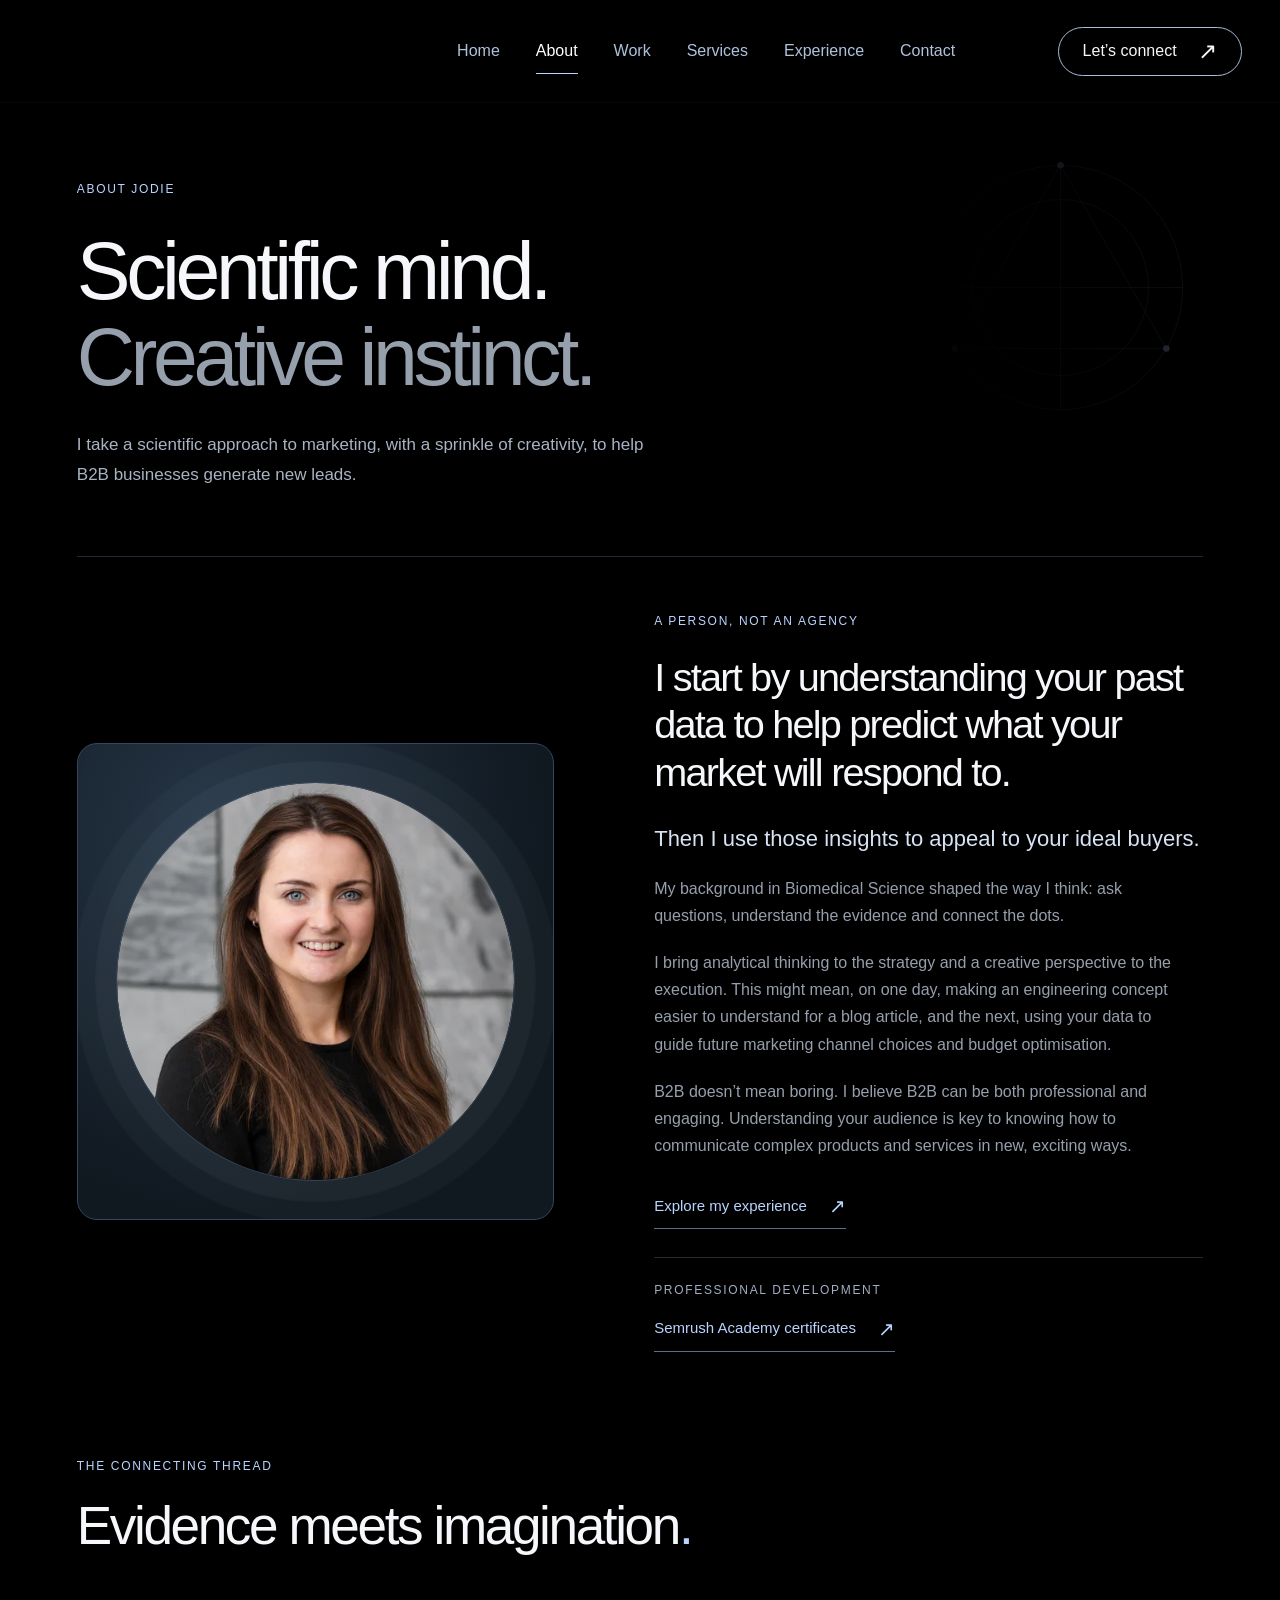
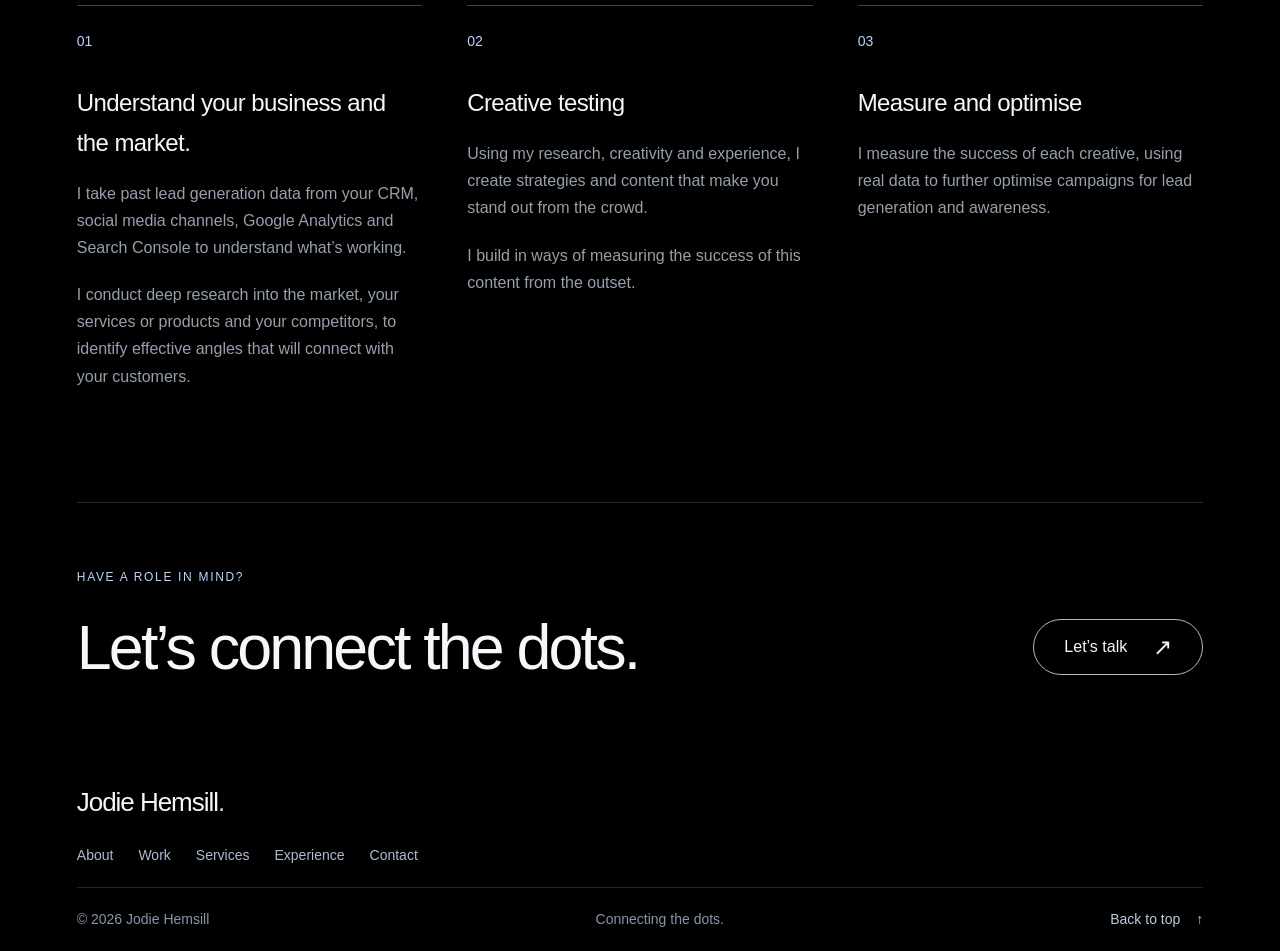
==== about/index.html @ 9123bbc9 "Publish reviewed portfolio website" ====
<!DOCTYPE html>
<html lang="en-GB"><head><meta charset="UTF-8"><meta name="viewport" content="width=device-width, initial-scale=1"><meta name="theme-color" content="#000000"><meta name="robots" content="noindex, nofollow"><meta name="description" content="Scientific thinking and a creative perspective. Get to know Jodie Hemsill and her approach to marketing."><meta property="og:title" content="About Jodie — Jodie Hemsill"><meta property="og:description" content="Scientific thinking and a creative perspective. Get to know Jodie Hemsill and her approach to marketing."><meta property="og:type" content="website"><title>About Jodie — Jodie Hemsill</title><link rel="icon" href="../assets/favicon.svg" type="image/svg+xml"><link rel="stylesheet" href="../assets/site.min.css?v=33c945414d"><script src="../assets/site.min.js?v=df18abab00" defer></script></head>
<body class="inner-page" id="top"><a class="skip-link" href="#main">Skip to content</a><header class="site-header"><div class="header-inner"><button class="menu-toggle" aria-expanded="false" aria-controls="site-nav"><span>Menu</span><span class="menu-lines" aria-hidden="true"></span></button><nav id="site-nav" aria-label="Main navigation"><a href="../index.html" class="nav-link">Home</a><a href="../about/index.html" class="nav-link is-active" aria-current="page">About</a><a href="../work/index.html" class="nav-link">Work</a><a href="../services/index.html" class="nav-link">Services</a><a href="../experience/index.html" class="nav-link">Experience</a><a href="../contact/index.html" class="nav-link">Contact</a></nav><a class="button button-outline header-cta" href="../contact/index.html">Let’s connect <span aria-hidden="true">↗</span></a></div></header><main id="main"><section class="page-hero page-width"><p class="eyebrow">About Jodie</p><h1>Scientific mind.<br><span class="text-muted">Creative instinct.</span></h1><p class="page-intro">I take a scientific approach to marketing, with a sprinkle of creativity, to help B2B businesses generate new leads.</p><div class="page-constellation" aria-hidden="true"><svg viewBox="0 0 350 350" fill="none"><circle cx="175" cy="175" r="150"/><circle cx="175" cy="175" r="108"/><path d="m175 25 130 225H45zM25 175h300M175 25v300"/><g fill="#b9d4ff" stroke="none"><circle cx="175" cy="25" r="4"/><circle cx="305" cy="250" r="4"/><circle cx="45" cy="250" r="4"/></g></svg></div></section><section class="page-width about-profile section-divider" id="background"><div class="portrait-frame"><div class="portrait-circle"><img alt="Portrait of Jodie Hemsill" width="800" height="800" loading="lazy" decoding="async" fetchpriority="auto" srcset="../assets/optimized/jodie-hemsill-portrait-brunette-v1-8e313ef4b0-320.webp 320w, ../assets/optimized/jodie-hemsill-portrait-brunette-v1-8e313ef4b0-480.webp 480w, ../assets/optimized/jodie-hemsill-portrait-brunette-v1-8e313ef4b0-640.webp 640w, ../assets/optimized/jodie-hemsill-portrait-brunette-v1-8e313ef4b0-800.webp 800w" sizes="(max-width:760px) calc(100vw - 108px), 440px" src="../assets/optimized/jodie-hemsill-portrait-brunette-v1-8e313ef4b0-800.webp" style="object-position:50% 50%"></div></div><div class="profile-copy"><p class="eyebrow">A person, not an agency</p><h2>I start by understanding your past data to help predict what your market will respond to.</h2><p class="lead-copy">Then I use those insights to appeal to your ideal buyers.</p><p>My background in Biomedical Science shaped the way I think: ask questions, understand the evidence and connect the dots.</p><p>I bring analytical thinking to the strategy and a creative perspective to the execution. This might mean, on one day, making an engineering concept easier to understand for a blog article, and the next, using your data to guide future marketing channel choices and budget optimisation.</p><p>B2B doesn’t mean boring. I believe B2B can be both professional and engaging. Understanding your audience is key to knowing how to communicate complex products and services in new, exciting ways.</p><a class="text-link" href="../experience/index.html">Explore my experience <span aria-hidden="true">↗</span></a><div class="profile-credentials"><span class="small-label">Professional development</span><a class="text-link" href="../experience/index.html#certifications">Semrush Academy certificates <span aria-hidden="true">↗</span></a></div></div></section>
<section class="page-width approach-section section-space"><div class="section-heading"><div><p class="eyebrow">The connecting thread</p><h2>Evidence meets imagination<span class="accent">.</span></h2></div></div><div class="approach-grid"><article><span class="approach-number">01</span><h3>Understand your business and the market.</h3><p>I take past lead generation data from your CRM, social media channels, Google Analytics and Search Console to understand what’s working.</p><p>I conduct deep research into the market, your services or products and your competitors, to identify effective angles that will connect with your customers.</p></article><article><span class="approach-number">02</span><h3>Creative testing</h3><p>Using my research, creativity and experience, I create strategies and content that make you stand out from the crowd.</p><p>I build in ways of measuring the success of this content from the outset.</p></article><article><span class="approach-number">03</span><h3>Measure and optimise</h3><p>I measure the success of each creative, using real data to further optimise campaigns for lead generation and awareness.</p></article></div></section><section class="closing-cta page-width"><p class="eyebrow">Have a role in mind?</p><div><h2>Let’s connect the dots.</h2><a class="button button-outline" href="../contact/index.html">Let’s talk <span aria-hidden="true">↗</span></a></div></section></main><footer class="site-footer page-width"><div class="footer-top"><a href="../index.html" class="footer-name">Jodie Hemsill<span class="accent">.</span></a></div><div class="footer-links"><a href="../about/index.html">About</a><a href="../work/index.html">Work</a><a href="../services/index.html">Services</a><a href="../experience/index.html">Experience</a><a href="../contact/index.html">Contact</a></div><div class="footer-bottom"><span>© 2026 Jodie Hemsill</span><span>Connecting the dots.</span><a href="#top">Back to top <span aria-hidden="true">↑</span></a></div></footer></body></html>
---- assets/site.min.css ----
:root{--lightningcss-light: ;--lightningcss-dark:initial;color-scheme:dark;--bg:#000;--surface:#080b10;--text:#f5f7fa;--muted:#969fac;--blue:#b9d4ff;--line:#242a33;--font:"Helvetica Neue",Helvetica,Arial,sans-serif}*{box-sizing:border-box}html{scroll-behavior:smooth;scroll-padding-top:90px}body{background:var(--bg);color:var(--text);font-family:var(--font);-webkit-font-smoothing:antialiased;margin:0;font-weight:400}body.menu-open{overflow:hidden}a{color:inherit;text-decoration:none}button,input,textarea{font:inherit}button,a,input,textarea,summary{-webkit-tap-highlight-color:transparent}button{color:inherit}button,a,summary{touch-action:manipulation}button{cursor:pointer}:is(button:focus-visible,a:focus-visible,summary:focus-visible){outline:2px solid var(--blue);outline-offset:7px}:is(input:focus-visible,textarea:focus-visible){outline:2px solid var(--blue);outline-offset:4px}::selection{color:#07182e;background:#b9d4ff}h1,h2,h3,p{margin:0}h2{letter-spacing:-.045em;font-size:clamp(34px,4.15vw,64px);font-weight:400;line-height:1.12}h3{font-weight:400}p{line-height:1.7}.page-width{width:88%;max-width:1400px;margin-inline:auto}.section-space{padding-block:112px}.eyebrow{letter-spacing:.22em;text-transform:uppercase;color:var(--blue);font-size:12px;font-weight:500;line-height:1.5}.text-muted{color:var(--muted)}.accent{color:var(--blue)}.button{border:1px solid #a8bdd6;border-radius:999px;justify-content:center;align-items:center;gap:26px;min-height:56px;padding:17px 30px;font-size:16px;font-weight:450;line-height:1.25;transition:background .25s,color .25s,border-color .25s,transform .25s;display:inline-flex}.button span{font-size:23px;font-weight:300;line-height:.8}.button-primary{color:#061221;border-color:var(--blue);background:linear-gradient(115deg,#c9ddfc,#a9c9f5)}.button-primary:hover{background:#e4eeff;transform:translateY(-2px)}.button-outline{background:0 0}.button-outline:hover{background:#b9d4ff12;border-color:#e4eeff;transform:translateY(-2px)}.skip-link{z-index:20;background:var(--blue);color:#000;border-radius:5px;padding:12px 20px;position:fixed;top:10px;left:24px;transform:translateY(-160%)}.skip-link:focus{transform:none}.site-header{z-index:10;position:absolute;inset:0 0 auto}.header-inner{justify-content:flex-end;align-items:center;gap:clamp(40px,8vw,128px);width:94%;max-width:1500px;min-height:104px;margin:auto;display:flex}#site-nav{align-items:center;gap:36px;display:flex}.nav-link{color:#afc2dc;padding:12px 0;font-size:16px;transition:color .2s;display:block;position:relative}.nav-link:hover,.nav-link.is-active{color:#fff}.nav-link:after{content:"";background:var(--blue);transform-origin:0;height:1px;transition:transform .25s;position:absolute;bottom:2px;left:0;right:0;transform:scaleX(0)}.nav-link.is-active:after,.nav-link:hover:after{transform:scaleX(1)}.header-cta{gap:21px;min-height:49px;padding:13px 24px;font-size:16px}.menu-toggle{display:none}.hero{isolation:isolate;background:#000;height:100svh;min-height:820px;max-height:1100px;position:relative;overflow:hidden}.hero-visual{z-index:-3;position:absolute;inset:0}.molecular-art{object-fit:cover;width:100%;height:100%;position:absolute;inset:0;overflow:visible}.molecular-art .bonds{stroke:url(#bond-fill);stroke-width:7px;stroke-linecap:round}.molecule{transform:none}.hero-shade{z-index:-2;background:linear-gradient(90deg,#00000040,#0000 64%),linear-gradient(#00000026,#0000 12% 83%,#000 100%);position:absolute;inset:0}.hero-content{padding-top:clamp(195px,24vh,270px);position:relative}.hero-content>.eyebrow{letter-spacing:.34em;margin-bottom:23px;font-size:15px}.hero h1{letter-spacing:-.065em;white-space:nowrap;font-size:clamp(76px,7.85vw,128px);font-weight:400;line-height:1.05}.hero h1 span{color:#a5c7fa;background:linear-gradient(110deg,#c8ddff,#77a8e4);-webkit-text-fill-color:transparent;-webkit-background-clip:text;background-clip:text}.hero-tagline{letter-spacing:-.025em;max-width:660px;margin-top:20px;font-size:clamp(25px,2.6vw,42px);font-weight:400;line-height:1.28}.hero-actions{gap:22px;margin-top:34px;display:flex}.hero-actions .button-primary{min-width:220px}.hero-actions .button-outline{min-width:165px}.perspective{border-top:1px solid var(--line);grid-template-columns:1fr 3fr;column-gap:40px;display:grid}.section-label{padding-top:10px}.perspective-content{grid-template-columns:1.2fr 1fr;gap:55px;display:grid}.perspective h2{font-size:clamp(30px,3.4vw,52px)}.perspective-copy p{color:var(--muted);font-size:16px;line-height:1.8}.perspective-copy p:first-child{color:#e1e6ed;margin-bottom:18px;font-size:18px;line-height:1.6}.sector-list{border-top:1px solid var(--line);color:#aeb8c6;grid-column:2;justify-content:space-between;gap:20px;margin-top:48px;padding-top:24px;font-size:12px;display:flex}.work-section{background:var(--surface);border-block:1px solid #171c24}.section-heading{justify-content:space-between;align-items:flex-end;gap:30px;margin-bottom:50px;display:flex}.section-heading .eyebrow{margin-bottom:20px}.section-heading>p{color:var(--muted);font-size:16px;line-height:1.6}.work-grid{grid-template-columns:repeat(3,minmax(0,1fr));gap:30px;display:grid}.project-art{aspect-ratio:1.26;background:#0b1420;border:1px solid #1b2b3e;justify-content:center;align-items:center;display:flex;position:relative;overflow:hidden}.project-engineering{background:radial-gradient(at 50% 20%,#1c334a,#0b131e 70%)}.art-caption{z-index:2;letter-spacing:.17em;text-transform:uppercase;color:#97b0cd;font-size:12px;position:absolute;bottom:19px;left:21px}.project-meta{color:#9baabd;text-transform:uppercase;letter-spacing:.1em;flex-wrap:wrap;justify-content:space-between;gap:8px;margin-top:22px;font-size:12px;display:flex}.work-item h3{letter-spacing:-.025em;margin-top:16px;font-size:clamp(22px,2.1vw,32px);line-height:1.22}.work-item>p{color:var(--muted);max-width:340px;margin-top:15px;font-size:15px;line-height:1.8}.project-strategy{background:radial-gradient(at 50% 45%,#1f3953,#0b1420 75%)}.orbit{border:1px solid #8baed17d;border-radius:50%;width:70%;height:70%;position:absolute}.orbit-one{transform:rotate(-28deg)scaleY(.45)}.orbit-two{transform:rotate(35deg)scaleY(.45)}.orbit-three{transform:rotate(94deg)scaleY(.45)}.orbit-core{background:radial-gradient(at 30% 25%,#dbebff,#5681ad 60%,#193349);border-radius:50%;width:20px;height:20px;box-shadow:0 0 50px #82adcc30}.orbit-one:after,.orbit-two:after{content:"";background:#abcbee;border-radius:50%;width:8px;height:8px;position:absolute;top:16%;left:10%}.project-creative{background:radial-gradient(at 50% 25%,#383947,#0e1119 80%)}.creative-rings{width:190px;height:190px;position:relative;transform:rotate(-30deg)translateY(-8px)}.creative-rings i{border:1px solid #b9d4ff95;border-radius:50%;position:absolute;inset:0}.creative-rings i:nth-child(2){transform:translate(-32px)scaleX(.8)}.creative-rings i:nth-child(3){transform:translate(32px)scaleX(.8)}.creative-rings i:nth-child(4){transform:translate(-52px)scaleX(.55)}.creative-rings i:nth-child(5){transform:translate(52px)scaleX(.55)}.creative-rings i:nth-child(6){transform:translate(-65px)scaleX(.25)}.creative-rings i:nth-child(7){transform:translate(65px)scaleX(.25)}.work-note{color:#969fac;margin-top:36px;font-size:12px}.about-section{grid-template-columns:1fr 1fr;gap:100px;display:grid}.about-heading .eyebrow{margin-bottom:24px}.about-signature{letter-spacing:-.07em;color:#edf3fc;margin-top:42px;font-size:28px}.about-signature span{color:#8daed5}.about-copy{padding-top:37px}.about-copy p{color:var(--muted);margin-top:20px;font-size:16px}.about-copy .lead-copy{color:#e4eaf2;letter-spacing:-.02em;margin-top:0;font-size:23px;line-height:1.5}.about-detail{border-top:1px solid var(--line);color:#aebbcf;flex-direction:column;gap:12px;margin-top:30px;padding-top:28px;font-size:16px;line-height:1.7;display:flex}.small-label{text-transform:uppercase;letter-spacing:.17em;color:#8794a7;font-size:12px}.services-section{border-block:1px solid var(--line);background:#05070b}.services-layout{grid-template-columns:1fr 1.15fr;gap:100px;display:grid}.services-intro .eyebrow{margin-bottom:24px}.services-intro h2{font-size:clamp(32px,3.6vw,55px)}.services-intro>p:last-child{color:var(--muted);max-width:315px;margin-top:25px;font-size:16px}.service{border-top:1px solid #343d4b}.service:last-child{border-bottom:1px solid #343d4b}.service summary{cursor:pointer;align-items:center;gap:24px;padding:26px 0;list-style:none;display:flex}.service summary::-webkit-details-marker{display:none}.service-number{color:#8eaacb;font-size:12px}.service h3{letter-spacing:-.02em;font-size:23px}.detail-toggle{width:15px;height:15px;margin-left:auto;position:relative}.detail-toggle:before,.detail-toggle:after{content:"";background:#b9d4ff;height:1px;position:absolute;inset:7px 1px auto}.detail-toggle:after{transition:transform .2s;transform:rotate(90deg)}.service[open] .detail-toggle:after{transform:rotate(0)}.service-content{padding:0 25px 27px 40px}.service-content p{color:var(--muted);font-size:16px;line-height:1.8}.service-content ul{flex-wrap:wrap;gap:8px;margin:20px 0 0;padding:0;list-style:none;display:flex}.service-content li{color:#adbfda;border:1px solid #2c3a4d;border-radius:30px;padding:7px 10px;font-size:12px}.contact-section>.eyebrow{margin-bottom:25px}.contact-layout{grid-template-columns:1fr 1fr;gap:90px;display:grid}.contact-layout h2{font-size:clamp(32px,3.5vw,54px)}.contact-layout>div>p{color:var(--muted);max-width:355px;margin-top:27px;font-size:16px}.form-row{grid-template-columns:1fr 1fr;gap:24px;display:grid}.field{margin-bottom:24px}.field label{color:#c3cfdf;margin-bottom:12px;font-size:12px;display:block}.field input,.field textarea{color:#f5f7fa;resize:vertical;background:0 0;border:0;border-bottom:1px solid #3e4856;border-radius:0;width:100%;padding:9px 0 13px;font-size:16px;line-height:1.5}.field input::placeholder,.field textarea::placeholder{color:#747f8f;opacity:1}.field input[aria-invalid=true],.field textarea[aria-invalid=true]{border-bottom-color:#f0aaa2}.form-note{color:#919dad;margin-bottom:22px;font-size:12px;line-height:1.6}.contact-form .button{min-height:49px;padding:13px 25px;font-size:15px}.form-status{color:var(--blue);margin-top:16px;font-size:15px}.form-status:empty{display:none}.site-footer{border-top:1px solid var(--line);justify-content:space-between;align-items:center;gap:30px;padding-block:35px;display:flex}.footer-name{letter-spacing:-.04em;font-size:16px}.site-footer p{color:var(--muted);font-size:12px}.site-footer>a:last-child{color:#b3c0d3;font-size:12px}.site-footer>a:last-child span{margin-left:12px}@media (min-width:1600px){.hero-content{padding-top:260px}}@media (max-width:1100px){.header-inner{gap:50px}#site-nav{gap:28px}.hero{min-height:740px}.hero-content{padding-top:220px}.perspective{grid-template-columns:1fr 3.5fr;gap:25px}.perspective-content{gap:30px}.about-section,.services-layout,.contact-layout{gap:55px}.section-space{padding-block:90px}.work-grid{gap:22px}.project-meta{font-size:12px}.hero-tagline{max-width:530px}.art-caption{font-size:12px;left:15px}.creative-rings{width:150px;height:150px}.service h3{font-size:21px}}@media (max-width:760px){html{scroll-padding-top:75px}.page-width{width:calc(100% - 48px)}.header-inner{justify-content:space-between;gap:15px;width:calc(100% - 48px);min-height:84px}.header-cta{gap:18px;min-height:43px;padding:11px 18px;font-size:14px}.menu-toggle{z-index:12;background:0 0;border:0;align-items:center;gap:12px;padding:12px 0;font-size:14px;display:flex}.menu-lines{border-block:1px solid #bdcde4;width:18px;height:12px;position:relative}.menu-open .menu-lines{border:none}.menu-open .menu-lines:before,.menu-open .menu-lines:after{content:"";background:#bdcde4;width:18px;height:1px;position:absolute;top:5px;transform:rotate(45deg)}.menu-open .menu-lines:after{transform:rotate(-45deg)}#site-nav{background:#050a12fa;flex-direction:column;justify-content:flex-start;align-items:flex-start;gap:18px;padding:115px 32px 50px;display:none;position:fixed;inset:0;overflow:auto}#site-nav.is-open{display:flex}.nav-link{letter-spacing:-.03em;font-size:30px}.header-cta{z-index:12}.hero{height:100svh;min-height:760px;max-height:1000px}.hero-content{padding-top:170px}.hero-content>.eyebrow{letter-spacing:.27em;margin-bottom:22px;font-size:12px}.hero h1{letter-spacing:-.055em;font-size:clamp(49px,11vw,83px)}.hero-tagline{max-width:470px;margin-top:23px;font-size:clamp(23px,4.7vw,32px);line-height:1.35}.hero-actions{gap:12px;margin-top:30px}.hero-actions .button{gap:16px;min-height:49px;padding:15px 20px;font-size:14px}.hero-actions .button-primary{min-width:0}.hero-actions .button-outline{min-width:113px}.hero-actions .button span{font-size:19px}.molecular-art{opacity:.85;width:130%;max-width:none;height:100%;top:100px;left:-1%}.hero-shade{background:linear-gradient(#000 5%,#000b 33%,#0000 66%,#000 100%),linear-gradient(90deg,#0006,#0000)}.section-space{padding-block:70px}.perspective{display:block}.section-label{margin-bottom:28px;padding-top:0}.perspective-content{grid-template-columns:1fr;gap:27px}.perspective h2{font-size:39px}.perspective-copy p{font-size:16px}.perspective-copy p:first-child{font-size:18px}.sector-list{flex-wrap:wrap;justify-content:flex-start;gap:17px 25px;margin-top:32px;font-size:12px}.section-heading{margin-bottom:32px;display:block}.section-heading h2{font-size:37px}.section-heading>p{margin-top:20px;font-size:14px}.section-heading>p br{display:none}.work-grid{grid-template-columns:1fr;gap:44px}.project-art{aspect-ratio:1.35}.project-meta{font-size:12px}.work-item h3{margin-top:14px;font-size:29px}.work-item h3 br{display:none}.work-item>p{max-width:100%;font-size:16px}.art-caption{font-size:12px;bottom:18px;left:20px}.creative-rings{width:185px;height:185px}.work-note{font-size:12px}.about-section,.services-layout,.contact-layout{grid-template-columns:1fr;gap:30px}.about-section h2,.services-intro h2,.contact-layout h2{font-size:39px}.about-signature{margin-top:24px}.about-copy{padding-top:0}.about-copy .lead-copy{font-size:22px}.about-copy p{font-size:16px}.services-layout{gap:35px}.services-intro>p:last-child{max-width:100%}.service summary{gap:20px;padding-block:25px}.service h3{font-size:22px}.service-content{padding-left:33px;padding-right:0}.contact-layout{gap:40px}.contact-layout>div>p{max-width:100%}.form-row{gap:22px}.site-footer{flex-wrap:wrap;gap:20px;padding-block:29px}.site-footer p{order:3;width:100%;font-size:12px}.site-footer>a:last-child{margin-left:auto}}@media (max-width:380px){.page-width,.header-inner{width:calc(100% - 36px)}.hero h1{font-size:47px}.hero-tagline{font-size:23px}.desktop-break{display:none}.hero-actions{gap:10px}.hero-actions .button{padding-inline:18px}.hero{min-height:730px}.form-row{grid-template-columns:1fr;gap:0}}@media (prefers-reduced-motion:reduce){html{scroll-behavior:auto}:not(.molecule),:before,:after{transition:none!important;animation:none!important}}[hidden]{display:none!important}.inner-page .site-header{border-bottom:1px solid #17202b}.inner-page .header-inner{min-height:102px}.text-link{color:var(--blue);border-bottom:1px solid #57708c;align-items:center;gap:22px;padding-bottom:7px;font-size:15px;line-height:1.5;transition:color .2s,border-color .2s;display:inline-flex}.text-link:hover{color:#fff;border-color:#dbeaff}.text-link span{font-size:20px}.inline-link{text-underline-offset:4px;color:var(--blue);text-decoration:underline}.about-link{margin-top:24px}.work-bottom{justify-content:space-between;align-items:center;gap:25px;margin-top:35px;display:flex}.work-bottom .work-note{margin:0}.services-footer{justify-content:flex-end;margin-top:35px;display:flex}.project-link{height:100%;display:block}.project-link .project-art svg{width:100%;height:100%;transition:transform .65s cubic-bezier(.2,.7,.2,1);transform:none}.project-link:hover .project-art svg{transform:scale(1.035)}.project-link:hover h3{color:var(--blue)}.project-link h3{max-width:470px;transition:color .25s}.project-link>p{color:var(--muted);max-width:440px;margin-top:15px;font-size:15px;line-height:1.8}.project-open{color:#a9c6e8;letter-spacing:.02em;align-items:center;gap:15px;margin-top:19px;font-size:12px;display:inline-flex}.project-open>span{font-size:17px;transition:translate .25s}.project-link:hover .project-open>span{translate:3px -3px}.project-art{border:1px solid #243448}.project-art svg{width:100%;height:100%;transform:none}.art-index{text-transform:uppercase;letter-spacing:.15em;color:#b1c7df;font-size:12px;position:absolute;top:18px;left:20px}.art-arrow{color:#a9c9f0;font-size:22px;font-weight:300;position:absolute;bottom:16px;right:19px}.project-materials{background:radial-gradient(at 45% 15%,#2c3d50,#0b141f 75%)}.project-artist{background:radial-gradient(at 40% 20%,#2b3451,#0b101c 80%)}.project-education{background:radial-gradient(at 50% 20%,#183b42,#0b171e 80%)}.project-workflow{background:radial-gradient(at 50% 25%,#263a55,#0a1522 80%)}.project-crm{background:radial-gradient(at 50% 20%,#2a3c4c,#0a151f 80%)}.page-hero{isolation:isolate;padding-top:180px;padding-bottom:66px;position:relative;overflow:hidden}.page-hero>.eyebrow{margin-bottom:30px}.page-hero h1{letter-spacing:-.055em;z-index:1;text-wrap:balance;max-width:1150px;font-size:clamp(50px,6.3vw,98px);font-weight:400;line-height:1.06;position:relative}.page-intro{color:#a8b3c3;z-index:1;max-width:600px;margin-top:30px;font-size:17px;line-height:1.75;position:relative}.page-hero-actions{margin-top:28px}.page-constellation{z-index:-1;opacity:.2;width:285px;position:absolute;top:145px;right:0;-webkit-mask-image:linear-gradient(90deg,#0000,#000);mask-image:linear-gradient(90deg,#0000,#000)}.page-constellation svg{stroke:#6b91b8;stroke-width:.6px;width:100%}.section-divider{border-top:1px solid var(--line)}.work-index{padding-top:0;padding-bottom:90px}.work-toolbar{border-top:1px solid var(--line);justify-content:space-between;align-items:center;gap:25px;margin-bottom:44px;padding-top:25px;display:flex}.project-filters{flex-wrap:wrap;gap:8px;display:flex}.filter-button{color:#a2afc0;background:0 0;border:1px solid #0000;border-radius:30px;align-items:center;gap:16px;min-height:42px;padding:11px 18px;font-size:14px;line-height:1.3;transition:background .2s,border-color .2s,color .2s;display:flex}.filter-button:hover{color:#fff;border-color:#586b85}.filter-button.is-selected{color:#07182e;background:#b9d4ff;border-color:#b9d4ff}.filter-button>span{opacity:.75;font-size:12px}.project-count{color:#99a9bd;white-space:nowrap;font-size:12px}.work-grid-index{grid-template-columns:repeat(2,minmax(0,1fr));gap:60px 42px}.work-grid-index .project-art{aspect-ratio:1.55}.work-grid-index .project-meta{font-size:12px}.work-grid-index .work-item h3{max-width:520px;font-size:clamp(26px,2.7vw,42px);line-height:1.15}.work-grid-index .project-link>p{max-width:460px;font-size:16px}.preview-note{border-top:1px solid var(--line);color:#9eacbe;margin-top:60px;padding-top:25px;font-size:12px}.closing-cta{border-top:1px solid var(--line);padding-block:65px 75px}.closing-cta>.eyebrow{margin-bottom:25px}.closing-cta>div{justify-content:space-between;align-items:center;gap:30px;display:flex}.closing-cta h2{font-size:clamp(36px,4.9vw,74px)}.closing-cta .button{flex-shrink:0}.site-footer{padding-block:24px 20px;display:block}.footer-top{justify-content:space-between;align-items:center;gap:20px;display:flex}.footer-top .footer-name{font-size:26px}.footer-top p{font-size:14px}.footer-links{color:#adbbcf;gap:25px;margin-block:20px;font-size:12px;display:flex}.footer-links a:hover{color:#fff}.footer-bottom{color:#8996a9;border-top:1px solid #1c242e;justify-content:space-between;align-items:center;gap:20px;padding-top:20px;font-size:12px;display:flex}.footer-bottom a{color:#becce0}.footer-bottom a span{margin-left:12px}.about-profile{grid-template-columns:1fr 1.15fr;align-items:center;gap:100px;padding-top:55px;display:grid}.portrait-placeholder{aspect-ratio:.87;background:radial-gradient(at 40% 30%,#243141,#11171f 70%);border:1px solid #303d4c;place-items:center;max-height:590px;display:grid;position:relative;overflow:hidden}.portrait-placeholder:before,.portrait-placeholder:after{content:"";background:#6078921c;width:1px;height:100%;position:absolute;top:0}.portrait-placeholder:before{left:20%}.portrait-placeholder:after{right:20%}.portrait-circle{aspect-ratio:1;background:radial-gradient(at 30% 20%,#4d607324,#02060d70);border:1px solid #71879f5c;border-radius:50%;place-items:center;width:77%;display:grid;box-shadow:0 0 0 20px #8ca3bd03,0 0 0 21px #8ca3bd0c,0 0 0 42px #8ca3bd03,0 0 0 43px #8ca3bd07}.portrait-circle>span{letter-spacing:-.07em;color:#becbd9;font-size:clamp(48px,6vw,90px);font-weight:350}.portrait-label{color:#adbbcd;letter-spacing:.04em;font-size:12px;position:absolute;bottom:29px;left:29px}.portrait-coordinate{letter-spacing:.17em;color:#8fa2b9;font-size:12px;position:absolute;top:27px;left:29px}.profile-copy .eyebrow{margin-bottom:23px}.profile-copy h2{font-size:clamp(30px,3.2vw,49px)}.profile-copy .lead-copy{color:#d7e3f4;margin-top:25px;font-size:22px;line-height:1.5}.profile-copy>p:not(.eyebrow):not(.lead-copy){color:var(--muted);max-width:520px;margin-top:20px;font-size:16px}.profile-copy>.text-link{margin-top:32px}.approach-section{padding-top:105px}.approach-grid{grid-template-columns:repeat(3,1fr);gap:45px;display:grid}.approach-grid article{border-top:1px solid #354355;padding-top:24px}.approach-number{color:var(--blue);margin-bottom:30px;font-size:14px;display:block}.approach-grid h3{letter-spacing:-.025em;margin-bottom:17px;font-size:24px}.approach-grid p{color:var(--muted);font-size:16px}.personal-note{background:#080e17;border-block:1px solid #223042;overflow:hidden}.personal-note-inner{isolation:isolate;grid-template-columns:1fr 2.3fr;gap:60px;padding-block:75px;display:grid;position:relative}.personal-note h2{font-size:clamp(32px,3.5vw,54px)}.personal-note p:not(.eyebrow){color:var(--muted);max-width:430px;margin-top:25px;font-size:16px}.personal-note .text-link{margin-top:27px}.personal-art{opacity:.2;z-index:-1;position:absolute;top:50%;right:-70px;translate:0 -50%}.personal-art .creative-rings{width:300px;height:300px}.capability{border-top:1px solid var(--line);grid-template-columns:1fr 1fr;gap:90px;padding-block:60px 70px;display:grid}.capability-title .approach-number{margin-bottom:23px}.capability-title h2{font-size:clamp(34px,4vw,60px)}.capability-title>p{color:#9aaec5;margin-top:17px;font-size:16px}.capability-body>p{color:#b8c5d6;max-width:510px;margin-bottom:30px;font-size:17px;line-height:1.7}.capability-body ul{margin:0 0 25px;padding:0;list-style:none}.capability-body li{color:#e5edf8;border-bottom:1px solid #253141;justify-content:space-between;gap:15px;padding-block:15px;font-size:16px;display:flex}.capability-body li>span{color:#799abd}.contract-panel{background:linear-gradient(125deg,#111e30,#080e17 70%);border:1px solid #314259;grid-template-columns:60px 1fr;gap:28px 40px;margin-top:30px;margin-bottom:90px;padding:50px;display:grid}.contract-panel h2{margin-top:20px;font-size:clamp(28px,3.3vw,48px)}.contract-panel p:not(.eyebrow){color:#aabace;max-width:650px;margin-top:23px;font-size:16px}.contract-panel .button{grid-column:2;justify-self:start}.connection-mark{width:52px;height:70px;margin-top:7px;position:relative}.connection-mark:before{content:"";border-bottom:1px solid #789abe;border-left:1px solid #789abe;width:42px;height:35px;position:absolute;top:17px;left:9px;transform:rotate(-30deg)}.connection-mark i{background:#b9d4ff;border-radius:50%;width:13px;height:13px;position:absolute;top:0;left:7px}.connection-mark i:nth-child(2){width:10px;height:10px;top:45px;left:0}.connection-mark i:nth-child(3){width:16px;height:16px;top:35px;left:40px}.cv-layout{grid-template-columns:1fr 2.1fr;gap:90px;padding-top:55px;display:grid}.cv-sidebar h2{color:#d7e1ef;margin-top:24px;font-size:40px;line-height:1.2}.cv-focus{margin-top:37px}.cv-focus .small-label{margin-top:26px;margin-bottom:12px}.cv-focus p:not(.small-label){color:#a8b8cc;font-size:16px;line-height:1.8}.cv-sidebar .text-link{margin-top:30px}.cv-section-heading{justify-content:space-between;align-items:center;gap:25px;padding-bottom:35px;display:flex}.cv-section-heading h2{letter-spacing:-.03em;font-size:29px}.draft-badge{letter-spacing:.06em;color:#a4bad5;white-space:nowrap;border:1px solid #44516a;border-radius:30px;padding:7px 11px;font-size:12px;line-height:1.4}.timeline-row{grid-template-columns:120px 1fr;gap:25px;padding-bottom:45px;display:grid;position:relative}.timeline-row:before{content:"";background:#334355;width:1px;position:absolute;top:5px;bottom:-4px;left:5px}.timeline-row:last-child:before{bottom:40px}.timeline-time{color:#98a8bd;align-items:flex-start;gap:15px;padding-top:4px;font-size:12px;display:flex}.timeline-dot{background:#101b2a;border:1px solid #9fbcdc;border-radius:50%;width:11px;min-width:11px;height:11px;position:relative}.timeline-row h3{letter-spacing:-.02em;margin-top:14px;font-size:26px}.timeline-row .small-label{color:#b2cae9}.timeline-row p:not(.small-label){color:#a8b2c1;margin-top:16px;font-size:16px}.timeline-row .timeline-company{color:#c2cddc!important;margin-top:9px!important;font-size:14px!important}.placeholder-inline{line-height:1.6;color:#97a6bb!important;font-size:12px!important}.education-block{border-top:1px solid #2a3749;margin-left:145px;padding-top:35px}.education-block h3{letter-spacing:-.02em;margin-top:18px;font-size:25px}.education-block>p:not(.eyebrow){color:#a8b2c1;margin-top:15px;font-size:16px}.skills-section .eyebrow{margin-bottom:24px}.skills-section h2{font-size:clamp(32px,3.5vw,54px)}.skill-tags{flex-wrap:wrap;gap:12px;margin-top:35px;display:flex}.skill-tags>span{color:#becce0;border:1px solid #3b4c62;border-radius:30px;padding:12px 20px;font-size:15px}.contact-page-layout{grid-template-columns:1fr 1.1fr;gap:100px;padding-top:55px;display:grid}.contact-context h2{margin-top:23px;font-size:40px}.contact-context>p:not(.eyebrow){color:#a3b1c4;max-width:400px;margin-top:24px;font-size:16px}.contact-form-panel{background:linear-gradient(140deg,#101a28,#05080c);border:1px solid #29374c;padding:35px}.contact-availability{color:#bfd2ec;align-items:center;gap:12px;margin-top:32px;font-size:12px;display:flex}.contact-availability>span{background:#a8c7ed;border-radius:50%;width:6px;height:6px;display:block;box-shadow:0 0 0 5px #a8c7ed0c}.contact-placeholder{border-top:1px solid var(--line);max-width:400px;margin-top:35px;padding-top:24px}.contact-placeholder p{color:#95a4ba;margin-top:12px;font-size:14px}.contact-form-panel .form-row{grid-template-columns:1fr 1fr}.contact-form-panel .field input,.contact-form-panel .field textarea{font-size:15px}.questions-section{grid-template-columns:1fr 2fr;gap:80px;display:grid}.questions-section>.eyebrow{padding-top:29px}.questions-section .service h3{font-size:20px;line-height:1.5}.questions-section .service-content{padding-left:0}.case-hero{padding-top:155px;padding-bottom:47px}.back-link{color:#9dafc7;padding-block:8px;font-size:12px;display:inline-block}.back-link:hover{color:#e6f0ff}.case-heading{justify-content:space-between;align-items:center;gap:25px;margin-top:37px;display:flex}.case-hero h1{letter-spacing:-.05em;text-wrap:balance;max-width:1050px;margin-top:25px;font-size:clamp(42px,5.7vw,88px);font-weight:400;line-height:1.07}.case-hero .page-intro{max-width:640px;margin-top:28px}.case-tags{flex-wrap:wrap;gap:9px;margin-top:30px;display:flex}.case-tags span{color:#bacbe0;border:1px solid #38475a;border-radius:25px;padding:8px 13px;font-size:12px}.case-showcase>.project-art{aspect-ratio:2.2}.case-showcase>.project-art svg{width:100%;height:100%}.case-showcase .art-index{font-size:12px;top:27px;left:28px}.case-showcase .art-caption{font-size:12px;bottom:27px;left:28px}.case-showcase .art-arrow{display:none}.showcase-caption{color:#99aac0;justify-content:space-between;gap:25px;margin-top:16px;font-size:12px;display:flex}.showcase-caption span:first-child{color:#d2ddec}.case-story{grid-template-columns:1fr 2fr;gap:95px;padding-block:90px;display:grid}.case-facts dl{margin:30px 0 35px;font-size:14px}.case-facts dt{color:#8798af;text-transform:uppercase;letter-spacing:.12em;margin-top:25px;font-size:12px}.case-facts dd{color:#c8d5e6;margin:9px 0 0;line-height:1.6}.case-facts .text-link{font-size:12px}.case-narrative>.eyebrow{margin-bottom:22px}.case-narrative h2{font-size:clamp(30px,3.4vw,50px)}.case-narrative .lead-copy{color:#b9c9dd;margin-top:25px;font-size:20px;line-height:1.65}.story-placeholder{background:#090f18;border:1px dashed #3a4960;margin-top:35px;padding:27px 30px}.story-placeholder .small-label{color:#a5bddb}.story-placeholder h3{letter-spacing:-.025em;margin-top:18px;font-size:26px}.story-placeholder p{color:#99aabd;max-width:530px;margin-top:14px;font-size:16px}.case-evidence{background:#080d14;border-block:1px solid #243040;padding-block:75px}.case-evidence .section-heading{margin-bottom:38px}.case-evidence h2{font-size:clamp(32px,3.8vw,56px)}.evidence-grid{grid-template-columns:repeat(2,minmax(0,1fr));gap:30px;display:grid}.asset-placeholder{aspect-ratio:1.8;text-align:center;background:repeating-linear-gradient(135deg,#0c1420,#0c1420 12px,#0d1622 12px 13px);border:1px solid #29394f;flex-direction:column;justify-content:center;align-items:center;gap:21px;min-width:0;padding:35px;display:flex;position:relative}.asset-placeholder .small-label{color:#8eaacb;font-size:12px}.asset-placeholder p{letter-spacing:-.02em;color:#aab9cd;max-width:360px;font-size:21px;line-height:1.5}.placeholder-corners{clip-path:polygon(0 0,15px 0,15px 1px,1px 1px,1px 15px,0 15px,0 0,100% 0,100% 15px,calc(100% - 1px) 15px,calc(100% - 1px) 1px,calc(100% - 15px) 1px,calc(100% - 15px) 0,100% 0,100% 100%,calc(100% - 15px) 100%,calc(100% - 15px) calc(100% - 1px),calc(100% - 1px) calc(100% - 1px),calc(100% - 1px) calc(100% - 15px),100% calc(100% - 15px),100% 100%,0 100%,0 calc(100% - 15px),1px calc(100% - 15px),1px calc(100% - 1px),15px calc(100% - 1px),15px 100%,0 100%);border:1px solid #6b8aaf2b;position:absolute;inset:16px}.results-section h2{font-size:clamp(34px,4.3vw,64px)}.result-grid{grid-template-columns:repeat(3,1fr);gap:35px;display:grid}.result-grid>div{border-top:1px solid #334459;padding-top:24px}.result-value{color:#8daed5;font-size:68px;font-weight:300;line-height:1}.result-grid h3{margin-top:23px;font-size:20px}.result-grid p{color:#9eacc0;max-width:240px;margin-top:13px;font-size:15px}.next-project{background:linear-gradient(115deg,#102037,#0a111d);border-block:1px solid #273951}.next-project>a{padding-block:50px 60px;display:block}.next-project a>div{justify-content:space-between;align-items:center;gap:30px;margin-top:23px;display:flex}.next-project h2{font-size:clamp(32px,4vw,60px);transition:color .2s}.next-project a:hover h2{color:#b9d4ff}.next-arrow{color:#b9d4ff;font-size:65px;font-weight:300}.inner-page .site-footer{border-top:0}html:not(.has-js) .motion-toggle,html:not(.has-js) .project-filters,html:not(.has-js) .project-count{display:none}.form-status.is-error{color:#efb4ae}.form-status.preview-confirmation{background:#b9d4ff08;border-left:2px solid #8eaed4;padding:13px 16px}@media (max-width:1100px){.about-profile{gap:50px}.profile-copy .lead-copy{font-size:20px}.profile-copy>p:not(.eyebrow):not(.lead-copy){font-size:16px}.work-grid-index{column-gap:28px}.cv-layout{grid-template-columns:1fr 2fr;gap:45px}.timeline-row{grid-template-columns:95px 1fr;gap:20px}.education-block{margin-left:115px}.cv-section-heading{flex-wrap:wrap;gap:15px}.contact-page-layout{gap:45px}.contact-form-panel{padding:27px}.questions-section{gap:45px}.case-story{gap:50px}.case-hero{padding-top:145px}.capability{gap:50px}}@media (max-width:760px){.inner-page .header-inner{min-height:84px}.page-hero{padding-top:139px;padding-bottom:45px}.page-hero>.eyebrow{margin-bottom:24px}.page-hero h1{letter-spacing:-.045em;font-size:clamp(43px,8vw,62px);line-height:1.12}.page-intro{max-width:550px;margin-top:24px;font-size:16px;line-height:1.75}.page-constellation{opacity:.18;width:190px;top:120px;right:-40px}.work-bottom{flex-direction:column;align-items:flex-start;gap:23px}.project-link>p{max-width:100%;font-size:16px}.services-footer{justify-content:flex-start}.work-toolbar{flex-direction:column;align-items:flex-start;gap:18px;margin-bottom:30px;padding-top:20px}.project-filters{gap:3px}.filter-button{min-height:40px;padding:10px 13px;font-size:12px}.project-count{font-size:12px}.work-grid-index{grid-template-columns:1fr;gap:45px}.work-grid-index .work-item h3{font-size:30px}.work-grid-index .project-meta{font-size:12px}.work-grid-index .project-art{aspect-ratio:1.5}.art-index{font-size:12px;left:20px}.work-index{padding-bottom:65px}.preview-note{margin-top:45px;line-height:1.8}.closing-cta{padding-block:48px 55px}.closing-cta>div{flex-direction:column;align-items:flex-start;gap:28px}.closing-cta h2{font-size:40px;line-height:1.13}.footer-top{flex-direction:column;align-items:flex-start;gap:13px}.footer-top .footer-name{font-size:24px}.footer-top p{order:initial;width:auto;font-size:12px}.footer-links{gap:25px;margin-block:20px}.footer-bottom{flex-wrap:wrap;gap:18px}.footer-bottom>span:nth-child(2){display:none}.footer-bottom a{margin-left:auto}.about-profile{grid-template-columns:1fr;gap:40px;padding-top:30px}.portrait-placeholder{aspect-ratio:1.1;max-height:none}.portrait-circle{width:60%}.portrait-circle>span{font-size:68px}.profile-copy h2{font-size:37px}.profile-copy .lead-copy{font-size:21px}.profile-copy>p:not(.eyebrow):not(.lead-copy){font-size:16px}.approach-section{padding-top:70px}.approach-section h2{font-size:37px}.approach-grid{grid-template-columns:1fr;gap:32px}.approach-number{margin-bottom:22px}.approach-grid h3{font-size:26px}.personal-note-inner{grid-template-columns:1fr;gap:25px;padding-block:55px}.personal-note h2{font-size:37px}.personal-art{opacity:.12;right:-140px}.capability{grid-template-columns:1fr;gap:27px;padding-block:40px 50px}.capability-title h2{font-size:36px}.capability-title>p{font-size:16px}.capability-body>p{margin-bottom:20px;font-size:16px}.contract-panel{grid-template-columns:1fr;gap:24px;margin-bottom:65px;padding:28px}.connection-mark{height:65px}.contract-panel h2{font-size:31px;line-height:1.2}.contract-panel .button{grid-column:1;padding-inline:22px;font-size:14px}.cv-layout{grid-template-columns:1fr;gap:45px;padding-top:30px}.cv-sidebar h2{font-size:36px}.cv-focus{grid-template-columns:1fr 1fr;gap:10px 25px;margin-top:30px;display:grid}.cv-focus .small-label{align-self:start;margin:0}.cv-focus p:not(.small-label){font-size:14px}.cv-focus .small-label:nth-child(3){grid-area:1/2}.cv-focus p:nth-child(4){grid-area:2/2}.cv-section-heading h2{font-size:27px}.timeline-row{grid-template-columns:90px 1fr;gap:18px}.timeline-time{gap:12px;font-size:12px}.timeline-row h3{font-size:24px}.timeline-row p:not(.small-label){font-size:15px}.education-block{margin-left:108px}.education-block h3{font-size:23px}.skills-section h2{font-size:37px}.skill-tags{gap:9px}.skill-tags>span{padding:10px 14px;font-size:12px}.contact-page-layout{grid-template-columns:1fr;gap:36px;padding-top:30px}.contact-context h2{font-size:37px}.contact-context>p:not(.eyebrow){max-width:none;font-size:16px}.contact-placeholder{max-width:none}.contact-form-panel{padding:25px}.contact-form-panel .form-row{grid-template-columns:1fr}.contact-form-panel .field{margin-bottom:22px}.questions-section{grid-template-columns:1fr;gap:25px}.questions-section>.eyebrow{padding-top:0}.questions-section .service h3{font-size:18px}.case-hero{padding-top:120px;padding-bottom:32px}.case-heading{align-items:flex-start;gap:15px;margin-top:24px}.case-heading .eyebrow{letter-spacing:.13em;font-size:12px}.draft-badge{padding:6px 9px;font-size:12px}.case-hero h1{margin-top:22px;font-size:clamp(40px,7.4vw,58px)}.case-hero .page-intro{margin-top:23px;font-size:16px}.case-tags{gap:7px;margin-top:24px}.case-tags span{padding:7px 10px;font-size:12px}.case-showcase>.project-art{aspect-ratio:1.45}.case-showcase .art-index{font-size:12px;top:18px;left:18px}.case-showcase .art-caption{font-size:12px;bottom:18px;left:18px}.showcase-caption{flex-direction:column;gap:7px;margin-top:12px;font-size:12px}.case-story{grid-template-columns:1fr;gap:45px;padding-block:55px}.case-facts dl{grid-template-columns:1fr 1fr;gap:9px 20px;margin-block:25px;display:grid}.case-facts dt{margin-top:14px}.case-facts dt:nth-of-type(2){grid-area:1/2}.case-facts dd:first-of-type{grid-area:2/1}.case-facts dd:nth-of-type(2){grid-area:2/2}.case-facts dt:nth-of-type(4){grid-area:3/2}.case-facts dd:nth-of-type(3){grid-area:4/1}.case-facts dd:nth-of-type(4){grid-area:4/2}.case-facts dd{margin:0;font-size:14px}.case-narrative h2{font-size:36px}.case-narrative .lead-copy{font-size:18px}.story-placeholder{margin-top:25px;padding:24px}.story-placeholder h3{font-size:26px}.story-placeholder p{font-size:15px}.case-evidence{padding-block:55px}.case-evidence h2{font-size:36px}.case-evidence .section-heading{flex-direction:column;align-items:flex-start;gap:20px;display:flex}.evidence-grid{grid-template-columns:1fr;gap:20px}.asset-placeholder{aspect-ratio:1.6;padding:30px}.asset-placeholder p{font-size:21px}.results-section h2{font-size:37px}.result-grid{grid-template-columns:1fr;gap:28px}.result-grid>div{grid-template-columns:60px 1fr;gap:5px 25px;display:grid}.result-value{grid-row:1/3;font-size:50px;line-height:1.2}.result-grid h3{margin-top:0;font-size:20px}.result-grid p{grid-column:2;max-width:none;margin-top:8px;font-size:15px}.next-project>a{padding-block:38px 45px}.next-project h2{font-size:34px}.next-arrow{font-size:45px}html:not(.has-js) .menu-toggle{display:none}html:not(.has-js) #site-nav{background:0 0;flex-flow:wrap;gap:15px;padding:15px 0;display:flex;position:static}html:not(.has-js) .nav-link{font-size:15px}html:not(.has-js) .header-inner{flex-wrap:wrap}}@media (max-width:380px){.page-hero h1{font-size:40px}.page-hero{padding-top:130px}.case-hero h1{font-size:38px}.case-heading{flex-direction:column;gap:14px}.contact-form-panel{padding:22px 18px}.cv-layout{gap:35px}.timeline-row{grid-template-columns:75px 1fr;gap:12px}.timeline-time{gap:9px;font-size:12px}.education-block{margin-left:87px}.footer-links{gap:20px}.contract-panel{padding:23px}.contract-panel h2{font-size:29px}}.about-section{border-top:1px solid var(--line)}.portrait-frame{aspect-ratio:1;background:radial-gradient(at 30% 20%,#263647,#101820 70%);border:1px solid #35465c;place-items:center;width:100%;max-width:540px;padding:38px;display:grid}.portrait-frame .portrait-circle{isolation:isolate;width:100%;position:relative;overflow:hidden}.portrait-circle img{object-fit:cover;border-radius:50%;width:100%;height:100%;display:block;position:absolute;inset:0}.portrait-frame .portrait-pending{letter-spacing:.03em;color:#b2c3d9;font-size:15px;font-weight:400}.portrait-compact{aspect-ratio:1;background:#111923;max-width:350px;margin-top:38px;padding:25px}.portrait-compact .portrait-circle{box-shadow:0 0 0 10px #8ca3bd03,0 0 0 11px #8ca3bd12}.about-copy{align-self:center;padding-top:0}.perspective-data{border-top:1px solid var(--line);grid-column:2;margin-top:52px;padding-top:40px}.perspective h2{font-size:clamp(28px,3vw,46px);line-height:1.18}.sector-heading{grid-column:2;margin-top:44px}.sector-heading h3{color:#c2d4ec;letter-spacing:.02em;font-size:15px}.sector-list{margin-top:20px;padding-top:21px}.service summary h3{line-height:1.35}.service-number,.detail-toggle{flex-shrink:0}.project-photo{background:#0d1725}.project-photo img{object-fit:cover;width:100%;height:100%;transition:transform .65s cubic-bezier(.2,.7,.2,1);position:absolute;inset:0}.photo-shade{pointer-events:none;background:linear-gradient(#0000 55%,#000b);position:absolute;inset:0}.project-photo .art-caption{color:#f5f7fa;text-shadow:0 1px 5px #000}.project-photo .art-arrow{color:#f5f7fa}.contact-section .contact-layout h2{margin-bottom:25px}@media (max-width:1100px){.portrait-compact{max-width:290px}.perspective h2{font-size:31px}.service h3{font-size:20px}}@media (max-width:760px){.portrait-frame{max-width:480px;padding:30px}.portrait-frame .portrait-circle{width:100%}.portrait-compact{max-width:290px;margin-top:28px;padding:24px}.about-copy{padding-top:0}.perspective-data{margin-top:32px;padding-top:30px}.perspective h2{font-size:36px}.sector-heading{margin-top:35px}.sector-list{margin-top:17px}.service summary{gap:15px}.service h3{font-size:20px}.service-content{padding-left:28px}.contact-section .contact-layout h2{font-size:40px}}@media (max-width:380px){.portrait-compact{max-width:270px}.perspective h2{font-size:32px}.service h3{font-size:18px}}.project-photo img{transform:scale(var(--image-zoom,1));transform-origin:50%}.project-link:hover .project-photo img{transform:scale(calc(var(--image-zoom,1) * 1.025))}.project-photo.is-document{background:#f2f5f9}.project-photo.is-document img{padding:12px}.project-photo .photo-shade{background:linear-gradient(#0000 72%,#000b)}.image-context{color:#e4efff;letter-spacing:.04em;z-index:2;background:#091322e8;border:1px solid #4e6b8e;border-radius:30px;padding:7px 10px;font-size:12px;position:absolute;top:16px;left:16px;right:auto}.evidence-figure{min-width:0;margin:0}.evidence-image{aspect-ratio:1.4;background:#142031;border:1px solid #34435a;justify-content:center;align-items:center;padding:18px;display:flex;position:relative;overflow:hidden}.evidence-image img{object-fit:contain;width:100%;height:100%;transition:transform .4s;display:block}.evidence-image:hover img{transform:scale(1.015)}.image-expand{color:#dceaff;background:#081321e6;border:1px solid #536a89;border-radius:50%;place-items:center;width:32px;height:32px;font-size:20px;display:grid;position:absolute;bottom:12px;right:12px}.evidence-figure figcaption{color:#c1d0e5;margin-top:13px;font-size:14px;line-height:1.7}.evidence-gallery{row-gap:35px}.evidence-gallery-single{grid-template-columns:1fr}.evidence-gallery-single .evidence-image{aspect-ratio:1.8;padding:24px}.image-reference-note{color:#9db2ce;margin-top:8px;font-size:12px}.evidence-download{margin-top:30px}@media (max-width:760px){.evidence-image,.evidence-gallery-single .evidence-image{aspect-ratio:1.35;padding:12px}.evidence-figure figcaption{font-size:12px}.evidence-gallery{row-gap:26px}.image-context{padding:6px 9px;font-size:12px;top:12px;left:12px}.image-expand{width:30px;height:30px;font-size:18px}}.project-photo .art-caption{display:none}.project-photo .art-arrow{background:#07111ed9;border:1px solid #637a9770;border-radius:50%;place-items:center;width:32px;height:32px;font-size:19px;display:grid;bottom:14px;right:14px}.page-hero-actions{flex-wrap:wrap;align-items:center;gap:18px 30px;display:flex}.credential-link{margin-top:24px}.profile-credentials{border-top:1px solid var(--line);flex-direction:column;align-items:flex-start;gap:13px;margin-top:28px;padding-top:23px;display:flex}.case-qualification{border-top:1px solid var(--line);margin-top:30px;padding-top:23px}.case-qualification .text-link{margin-top:15px;font-size:14px}.certifications-section{border-bottom:1px solid var(--line)}.certifications-section h2{font-size:clamp(34px,4.3vw,64px)}.certificates-grid{grid-template-columns:repeat(2,minmax(0,1fr));gap:30px;display:grid}.certificate-card{background:linear-gradient(135deg,#0f1927,#080d15);border:1px solid #314158;min-width:0;transition:border-color .25s}.certificate-card:hover{border-color:#90b0d6}.certificate-link{flex-direction:column;height:100%;display:flex}.certificate-preview{aspect-ratio:1.414;background:#e8e6f5;border-bottom:1px solid #314158;overflow:hidden}.certificate-preview img{object-fit:contain;width:100%;height:100%;display:block}.certificate-body{flex-direction:column;flex:1;padding:27px 29px 26px;display:flex}.certificate-body>.small-label{color:#abc3e4}.certificate-body h3{letter-spacing:-.025em;max-width:500px;margin-top:15px;font-size:24px;line-height:1.32}.certificate-meta{color:#a0b0c5;margin-top:22px;margin-bottom:24px;font-size:12px;line-height:1.8}.certificate-meta p{overflow-wrap:anywhere;line-height:1.8}.certificate-open{color:#bed5f5;border-top:1px solid #2b394c;justify-content:space-between;align-items:center;gap:20px;margin-top:auto;padding-top:18px;font-size:14px;display:flex}.certificate-meta+.certificate-open{margin-top:auto}.certificate-open>span{font-size:22px}@media (max-width:760px){.certificates-grid{grid-template-columns:1fr;gap:25px}.certificate-body{padding:23px}.certificate-body h3{font-size:23px}.certificate-meta{font-size:12px}.certifications-section h2{font-size:39px}.certifications-section .section-heading>p br{display:none}.profile-credentials .text-link,.credential-link{font-size:14px}.page-hero-actions{flex-direction:column;align-items:flex-start;gap:18px}}:root{--frame-radius:20px;--panel-radius:16px}body{font-size:16px;line-height:1.65}html{scroll-padding-top:132px}.site-header{z-index:10;isolation:isolate;background:#000000d1;border-bottom:1px solid #ffffff0b;position:fixed;inset:0 0 auto}.site-header:before{content:"";z-index:-1;-webkit-backdrop-filter:blur(16px);pointer-events:none;position:absolute;inset:0}.site-header:after{content:"";pointer-events:none;z-index:-1;background:linear-gradient(#0006,#0000);height:28px;position:absolute;top:100%;left:0;right:0}.inner-page .site-header{border-bottom-color:#ffffff0b}.header-inner{min-height:92px}.nav-link{font-size:16px}.eyebrow,.small-label{letter-spacing:.14em;line-height:1.6}.small-label{color:#a1afc2}.field label,.footer-links,.footer-top p,.footer-bottom,.site-footer p{font-size:14px}.field input,.field textarea,.contact-form-panel .field input,.contact-form-panel .field textarea{font-size:16px}.form-note,.preview-note,.image-reference-note{font-size:14px}.project-meta,.work-grid-index .project-meta{letter-spacing:.065em;gap:8px 16px;font-size:12px;line-height:1.7}.service-content li,.case-tags span,.sector-list,.certificate-meta{font-size:14px;line-height:1.6}.evidence-figure figcaption,.showcase-caption{font-size:14px;line-height:1.7}.work-note,.project-open,.back-link,.project-count{font-size:14px}.filter-button{min-height:44px;font-size:14px}.filter-button>span{font-size:12px}.image-context{max-width:calc(100% - 32px);font-size:12px;line-height:1.5}.image-expand{width:40px;height:40px}.footer-links{flex-wrap:wrap;gap:16px 25px}.portrait-frame,.project-art,.evidence-image,.certificate-card{border-radius:var(--frame-radius);overflow:hidden}.contact-form-panel,.contract-panel,.story-placeholder,.asset-placeholder,.contact-placeholder{border-radius:var(--panel-radius)}.perspective{grid-template-columns:minmax(160px,1fr) minmax(0,3fr);align-items:start;column-gap:40px}.perspective .section-label{padding-top:0}.perspective-content{grid-template-columns:minmax(0,1.2fr) minmax(0,1fr);align-items:start;gap:40px}.perspective-content h2,.perspective-copy p:first-child{margin:0}.perspective-copy{padding-top:0}.sector-list{flex-wrap:wrap;gap:14px 24px}.service summary{transition:color .2s}:is(.service summary:hover,.service summary:focus-visible,.service[open] summary){color:var(--blue)}.service-content{padding-left:38px}@media (max-width:1100px) and (min-width:761px){.perspective{grid-template-columns:1fr 3.5fr;column-gap:25px}.perspective-content{grid-template-columns:1fr 1fr;gap:26px}.perspective-copy p:first-child{font-size:17px}}@media (max-width:760px){html{scroll-padding-top:108px}.header-inner,.inner-page .header-inner{min-height:80px}.header-cta,.menu-toggle{min-height:44px;font-size:14px}#site-nav{z-index:0}.nav-link{min-height:48px;font-size:30px}.menu-toggle,.header-cta{position:relative}.hero-content>.eyebrow{font-size:12px}.hero-actions .button{font-size:14px}.perspective{display:block}.perspective-content{grid-template-columns:1fr;gap:22px}.perspective .section-label{margin-bottom:30px}.perspective-copy p:first-child{font-size:18px}.perspective-data{margin-top:36px;padding-top:34px}.project-meta,.work-grid-index .project-meta{font-size:12px}.service-content{padding-left:28px}.service-content li,.evidence-figure figcaption,.showcase-caption,.certificate-meta{font-size:14px}.image-context{max-width:calc(100% - 24px);font-size:12px}.image-expand{width:40px;height:40px}.timeline-time{gap:10px;font-size:12px}.footer-bottom{font-size:13px}}.home-page .portrait-frame{background:0 0;border:0;border-radius:50%;padding:0;overflow:visible}.home-page .portrait-compact .portrait-circle{box-shadow:0 0 0 1px #8ca3bd24}.approach-grid p+p{margin-top:20px}.about-profile .profile-copy h2{max-width:650px;font-size:clamp(30px,3.1vw,46px);line-height:1.2}.field-optional{color:#a0adbf;font-size:12px;font-weight:400}.timeline-row h3{margin-top:0;line-height:1.3}.timeline-highlights{color:#a8b2c1;margin:20px 0 0;padding-left:19px;font-size:16px;line-height:1.75}.timeline-highlights li{margin-top:13px;padding-left:3px}.timeline-highlights li:first-child{margin-top:0}.timeline-highlights li::marker{color:#94b3db}.cv-memberships{border-top:1px solid var(--line);margin-top:30px;padding-top:25px}.cv-memberships .small-label{color:#b2cae9}.cv-memberships p+p{margin-top:14px}@media (min-width:761px) and (max-width:1000px){.header-inner{gap:28px}#site-nav{gap:22px}.header-cta{gap:15px;padding-inline:18px}}@media (max-width:760px){.about-profile .profile-copy h2{font-size:34px}.timeline-row{grid-template-columns:1fr;gap:13px;padding-bottom:42px;padding-left:26px}.timeline-time{gap:0;padding-top:0;font-size:14px}.timeline-dot{position:absolute;top:6px;left:0}.timeline-row h3{font-size:24px}.education-block{margin-left:26px}.timeline-highlights{font-size:16px}}.hero-outcome{white-space:nowrap}.case-chapter{border-top:1px solid #2b3747;margin-top:38px;padding-top:30px}.case-chapter h3{text-transform:uppercase;letter-spacing:.12em;color:#c3d9f7;margin-bottom:23px;font-size:14px;line-height:1.6}.case-chapter h3 span{color:#8099b9;margin-right:10px}.case-prose p{color:#b6c2d2;max-width:70ch;font-size:17px;line-height:1.85}.case-prose p+p{margin-top:22px}.case-result{border-top-color:#6485b0}.case-result .case-prose p{color:#d8e6f8}.case-chapter.is-blank .case-prose{min-height:36px}.result-evidence{margin-top:32px}.result-evidence .evidence-image{aspect-ratio:1.87;background:#f8f9fa;padding:0}.website-comparison{margin:0}.comparison-frame{grid-template-columns:1fr 1fr;gap:16px;display:grid}.comparison-frame>img{border-radius:16px;width:100%;height:auto;display:block}.comparison-divider,.comparison-range{display:none}.comparison-labels{color:#c7d8ed;justify-content:space-between;gap:24px;margin-top:18px;font-size:14px;line-height:1.6;display:flex}.comparison-labels span:last-child{text-align:right}.comparison-help{color:#9daec4;margin-top:12px;font-size:14px;line-height:1.7;display:none}.has-js .comparison-help{display:block}.has-js .comparison-frame{isolation:isolate;aspect-ratio:1800/976;touch-action:pan-y;cursor:ew-resize;-webkit-user-select:none;user-select:none;background:#f7f9fc;border:1px solid #33445a;border-radius:20px;display:block;position:relative;overflow:hidden}.has-js .comparison-frame>img{object-fit:contain;pointer-events:none;border-radius:0;width:100%;height:100%;position:absolute;inset:0}.has-js .comparison-before{clip-path:inset(0 0 0 var(--comparison-position))}.has-js .comparison-divider{top:0;bottom:0;left:var(--comparison-position);pointer-events:none;z-index:2;background:#e4eeff;width:2px;display:block;position:absolute;transform:translate(-50%);box-shadow:0 0 12px #0009}.has-js .comparison-divider>span{color:#fff;background:#071322e8;border:1px solid #e3edfc;border-radius:50%;justify-content:center;align-items:center;gap:8px;width:48px;height:48px;font-size:24px;line-height:1;display:flex;position:absolute;top:50%;left:50%;transform:translate(-50%,-50%);box-shadow:0 4px 18px #0005}.comparison-grip{border-inline:1px solid #9ab6d9;width:4px;height:16px}.has-js .comparison-range{opacity:0;z-index:3;cursor:ew-resize;touch-action:pan-y;width:100%;height:100%;margin:0;display:block;position:absolute;inset:0}.has-js .comparison-frame:focus-within{outline-offset:6px;outline:2px solid #b9d4ff}@media (max-width:760px){.case-story{gap:35px}.case-chapter{margin-top:30px;padding-top:25px}.case-chapter h3{letter-spacing:.08em;margin-bottom:18px;font-size:13px}.case-prose p{font-size:16px;line-height:1.8}.comparison-labels{gap:16px;font-size:14px}.comparison-help{font-size:13px}.has-js .comparison-frame{border-radius:16px}.has-js .comparison-divider>span{gap:6px;width:44px;height:44px}}.contact-details{border-top:1px solid #33445a;margin-top:32px;padding-top:25px}.contact-detail{color:#c9dfff;overflow-wrap:anywhere;text-underline-offset:5px;width:fit-content;max-width:100%;margin-top:14px;font-size:18px;line-height:1.6;text-decoration:underline;display:block}.contact-detail:hover,.home-contact-links a:hover{color:#fff}.home-contact-links{color:#bed6f5;flex-wrap:wrap;gap:16px 32px;margin-top:35px;font-size:16px;display:flex}.home-contact-links a{text-underline-offset:5px;overflow-wrap:anywhere;text-decoration:underline}.visually-hidden{clip-path:inset(50%);white-space:nowrap;border:0;width:1px;height:1px;margin:-1px;padding:0;overflow:hidden;position:absolute!important}.contact-hero{padding-bottom:32px}.contact-page-layout{flex-direction:column;gap:48px;padding-top:0;display:flex}.contact-page-layout>.contact-form-panel{width:100%;max-width:900px}.contact-context{max-width:900px}.contact-context h2{margin-top:0}.contact-context>p:not(.eyebrow){max-width:650px}@media (max-width:760px){.contact-hero{padding-bottom:28px}.contact-page-layout{gap:38px}}
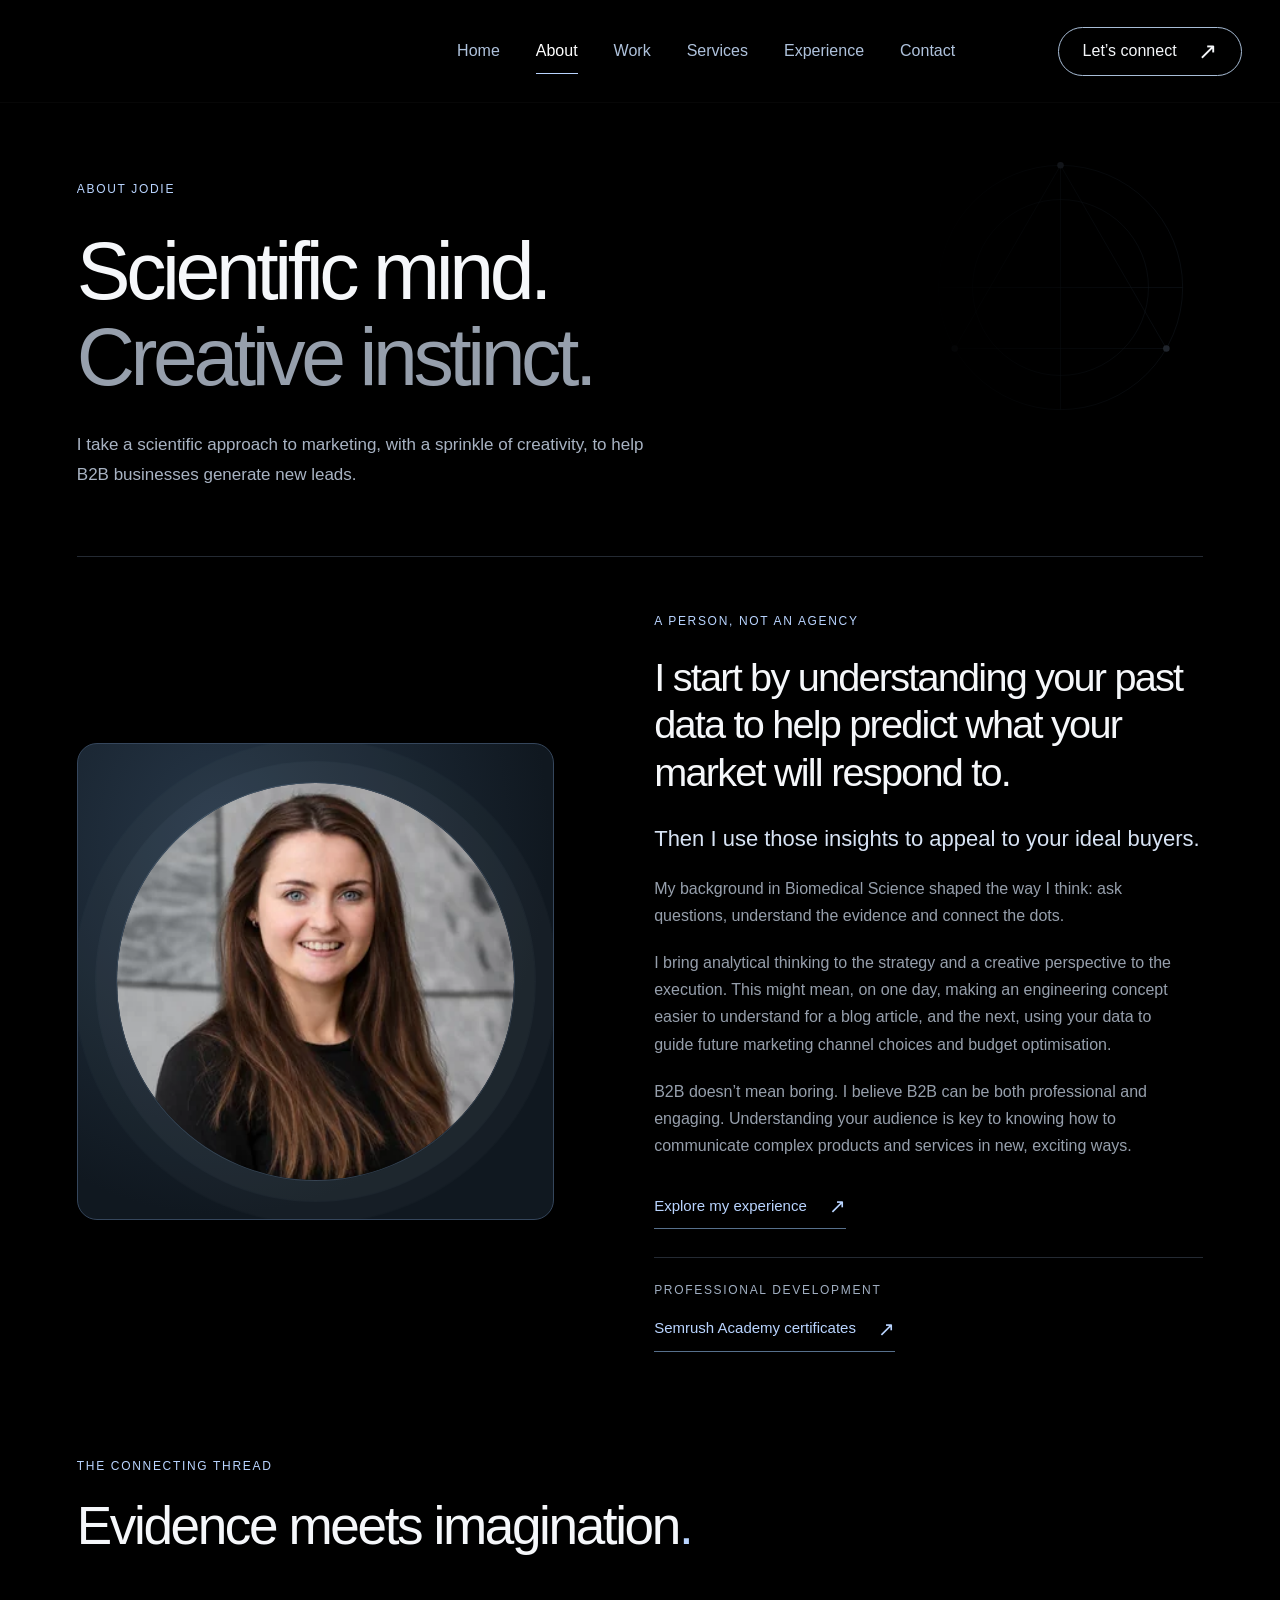
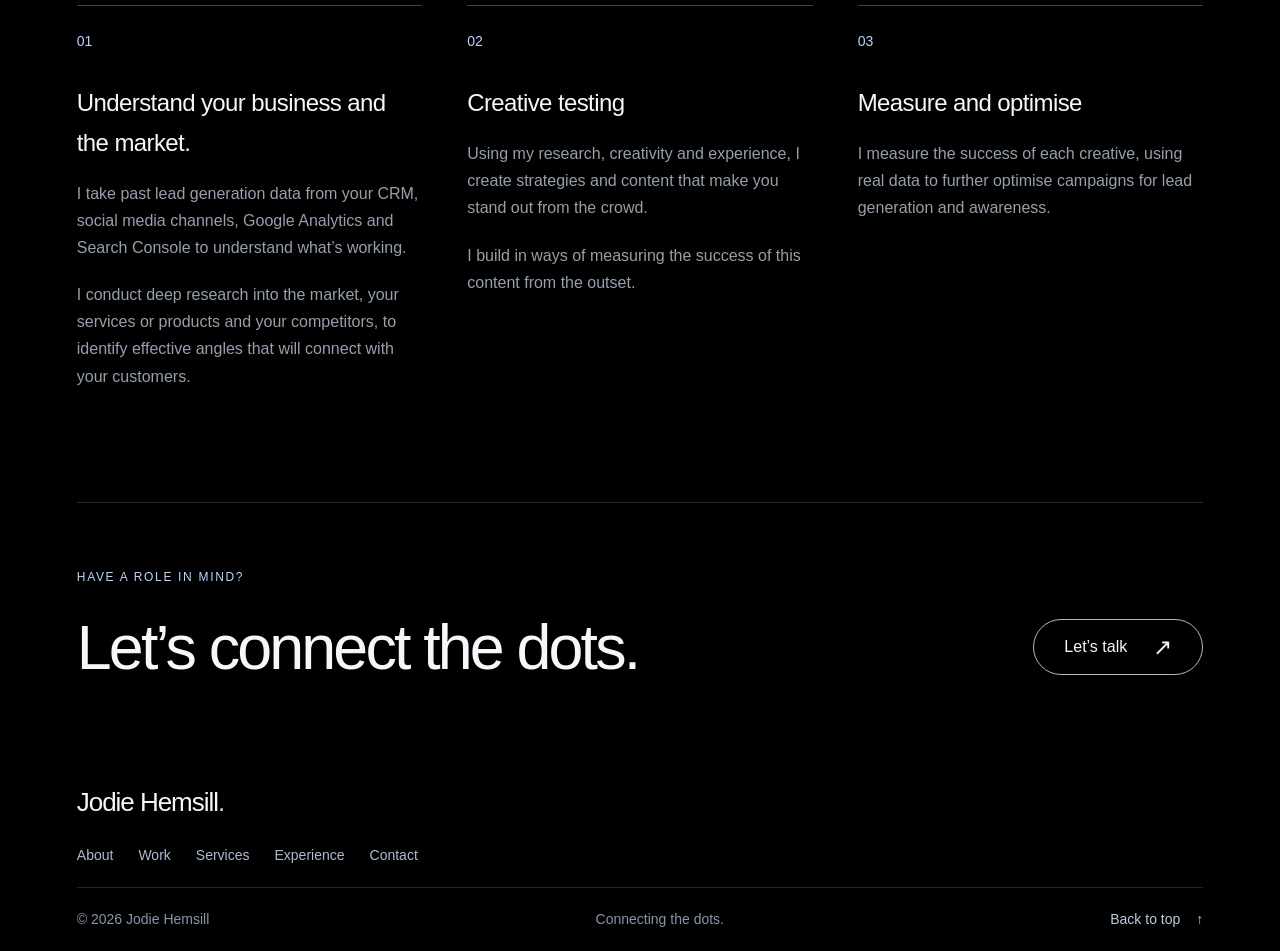
==== commit 1164132f: "Fix email-draft form for HTTPS hosting" ====
--- a/about/index.html
+++ b/about/index.html
@@ -1,4 +1,4 @@
 <!DOCTYPE html>
-<html lang="en-GB"><head><meta charset="UTF-8"><meta name="viewport" content="width=device-width, initial-scale=1"><meta name="theme-color" content="#000000"><meta name="robots" content="noindex, nofollow"><meta name="description" content="Scientific thinking and a creative perspective. Get to know Jodie Hemsill and her approach to marketing."><meta property="og:title" content="About Jodie — Jodie Hemsill"><meta property="og:description" content="Scientific thinking and a creative perspective. Get to know Jodie Hemsill and her approach to marketing."><meta property="og:type" content="website"><title>About Jodie — Jodie Hemsill</title><link rel="icon" href="../assets/favicon.svg" type="image/svg+xml"><link rel="stylesheet" href="../assets/site.min.css?v=33c945414d"><script src="../assets/site.min.js?v=df18abab00" defer></script></head>
+<html lang="en-GB"><head><meta charset="UTF-8"><meta name="viewport" content="width=device-width, initial-scale=1"><meta name="theme-color" content="#000000"><meta name="robots" content="noindex, nofollow"><meta name="description" content="Scientific thinking and a creative perspective. Get to know Jodie Hemsill and her approach to marketing."><meta property="og:title" content="About Jodie — Jodie Hemsill"><meta property="og:description" content="Scientific thinking and a creative perspective. Get to know Jodie Hemsill and her approach to marketing."><meta property="og:type" content="website"><title>About Jodie — Jodie Hemsill</title><link rel="icon" href="../assets/favicon.svg" type="image/svg+xml"><link rel="stylesheet" href="../assets/site.min.css?v=33c945414d"><script src="../assets/site.min.js?v=895c8163c3" defer></script></head>
 <body class="inner-page" id="top"><a class="skip-link" href="#main">Skip to content</a><header class="site-header"><div class="header-inner"><button class="menu-toggle" aria-expanded="false" aria-controls="site-nav"><span>Menu</span><span class="menu-lines" aria-hidden="true"></span></button><nav id="site-nav" aria-label="Main navigation"><a href="../index.html" class="nav-link">Home</a><a href="../about/index.html" class="nav-link is-active" aria-current="page">About</a><a href="../work/index.html" class="nav-link">Work</a><a href="../services/index.html" class="nav-link">Services</a><a href="../experience/index.html" class="nav-link">Experience</a><a href="../contact/index.html" class="nav-link">Contact</a></nav><a class="button button-outline header-cta" href="../contact/index.html">Let’s connect <span aria-hidden="true">↗</span></a></div></header><main id="main"><section class="page-hero page-width"><p class="eyebrow">About Jodie</p><h1>Scientific mind.<br><span class="text-muted">Creative instinct.</span></h1><p class="page-intro">I take a scientific approach to marketing, with a sprinkle of creativity, to help B2B businesses generate new leads.</p><div class="page-constellation" aria-hidden="true"><svg viewBox="0 0 350 350" fill="none"><circle cx="175" cy="175" r="150"/><circle cx="175" cy="175" r="108"/><path d="m175 25 130 225H45zM25 175h300M175 25v300"/><g fill="#b9d4ff" stroke="none"><circle cx="175" cy="25" r="4"/><circle cx="305" cy="250" r="4"/><circle cx="45" cy="250" r="4"/></g></svg></div></section><section class="page-width about-profile section-divider" id="background"><div class="portrait-frame"><div class="portrait-circle"><img alt="Portrait of Jodie Hemsill" width="800" height="800" loading="lazy" decoding="async" fetchpriority="auto" srcset="../assets/optimized/jodie-hemsill-portrait-brunette-v1-8e313ef4b0-320.webp 320w, ../assets/optimized/jodie-hemsill-portrait-brunette-v1-8e313ef4b0-480.webp 480w, ../assets/optimized/jodie-hemsill-portrait-brunette-v1-8e313ef4b0-640.webp 640w, ../assets/optimized/jodie-hemsill-portrait-brunette-v1-8e313ef4b0-800.webp 800w" sizes="(max-width:760px) calc(100vw - 108px), 440px" src="../assets/optimized/jodie-hemsill-portrait-brunette-v1-8e313ef4b0-800.webp" style="object-position:50% 50%"></div></div><div class="profile-copy"><p class="eyebrow">A person, not an agency</p><h2>I start by understanding your past data to help predict what your market will respond to.</h2><p class="lead-copy">Then I use those insights to appeal to your ideal buyers.</p><p>My background in Biomedical Science shaped the way I think: ask questions, understand the evidence and connect the dots.</p><p>I bring analytical thinking to the strategy and a creative perspective to the execution. This might mean, on one day, making an engineering concept easier to understand for a blog article, and the next, using your data to guide future marketing channel choices and budget optimisation.</p><p>B2B doesn’t mean boring. I believe B2B can be both professional and engaging. Understanding your audience is key to knowing how to communicate complex products and services in new, exciting ways.</p><a class="text-link" href="../experience/index.html">Explore my experience <span aria-hidden="true">↗</span></a><div class="profile-credentials"><span class="small-label">Professional development</span><a class="text-link" href="../experience/index.html#certifications">Semrush Academy certificates <span aria-hidden="true">↗</span></a></div></div></section>
 <section class="page-width approach-section section-space"><div class="section-heading"><div><p class="eyebrow">The connecting thread</p><h2>Evidence meets imagination<span class="accent">.</span></h2></div></div><div class="approach-grid"><article><span class="approach-number">01</span><h3>Understand your business and the market.</h3><p>I take past lead generation data from your CRM, social media channels, Google Analytics and Search Console to understand what’s working.</p><p>I conduct deep research into the market, your services or products and your competitors, to identify effective angles that will connect with your customers.</p></article><article><span class="approach-number">02</span><h3>Creative testing</h3><p>Using my research, creativity and experience, I create strategies and content that make you stand out from the crowd.</p><p>I build in ways of measuring the success of this content from the outset.</p></article><article><span class="approach-number">03</span><h3>Measure and optimise</h3><p>I measure the success of each creative, using real data to further optimise campaigns for lead generation and awareness.</p></article></div></section><section class="closing-cta page-width"><p class="eyebrow">Have a role in mind?</p><div><h2>Let’s connect the dots.</h2><a class="button button-outline" href="../contact/index.html">Let’s talk <span aria-hidden="true">↗</span></a></div></section></main><footer class="site-footer page-width"><div class="footer-top"><a href="../index.html" class="footer-name">Jodie Hemsill<span class="accent">.</span></a></div><div class="footer-links"><a href="../about/index.html">About</a><a href="../work/index.html">Work</a><a href="../services/index.html">Services</a><a href="../experience/index.html">Experience</a><a href="../contact/index.html">Contact</a></div><div class="footer-bottom"><span>© 2026 Jodie Hemsill</span><span>Connecting the dots.</span><a href="#top">Back to top <span aria-hidden="true">↑</span></a></div></footer></body></html>
